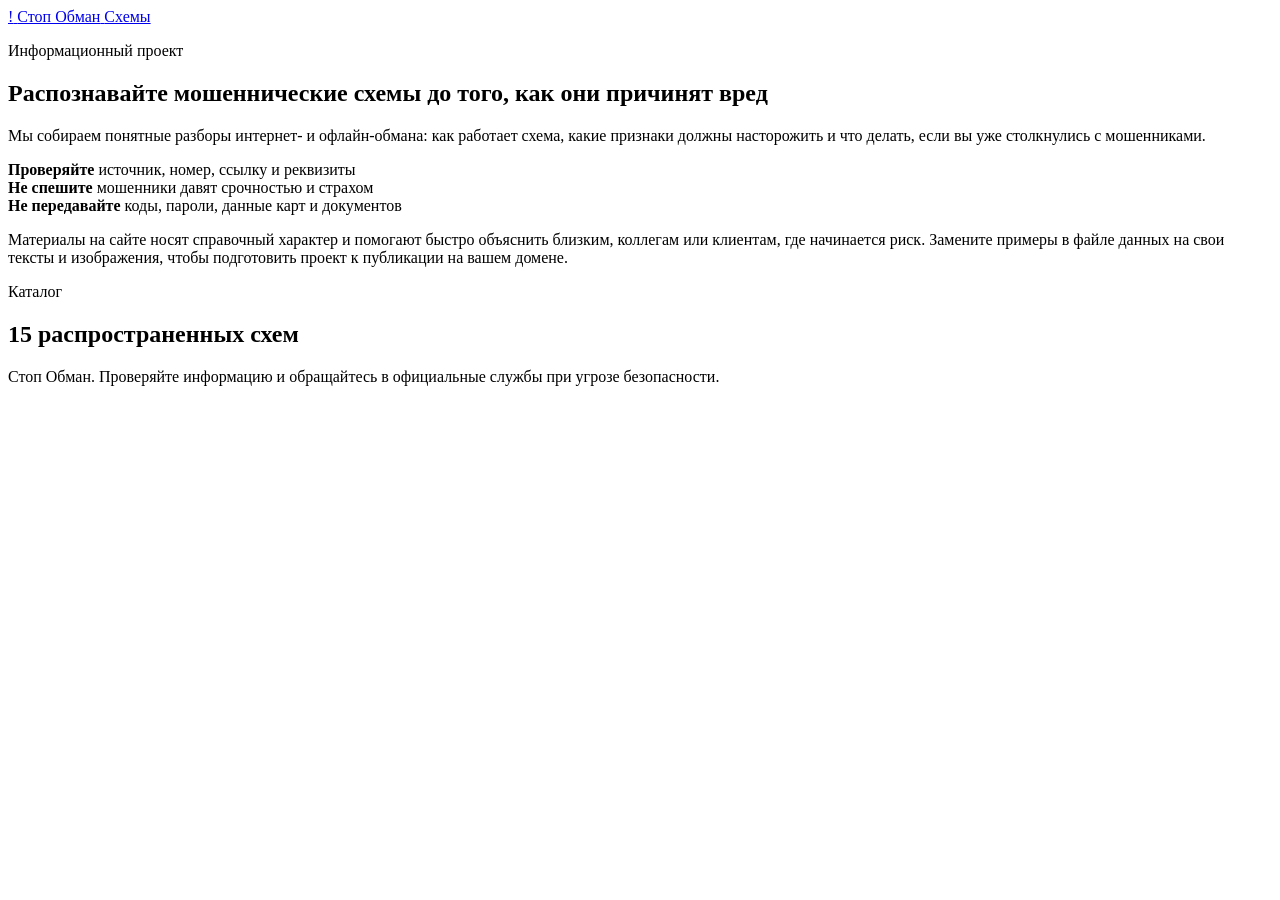
==== index.html @ fa479a1b "Add initial HTML structure for project" ====
<!doctype html>
<html lang="ru">
  <head>
    <meta charset="UTF-8" />
    <meta name="viewport" content="width=device-width, initial-scale=1.0" />
    <meta
      name="description"
      content="Информационный проект о распространенных мошеннических схемах, признаках обмана и способах защиты."
    />
    <title>Стоп Обман | Как распознать мошенничество</title>
    <link rel="icon" href="assets/images/favicon.svg" type="image/svg+xml" />
    <link rel="stylesheet" href="assets/css/styles.css" />
  </head>
  <body>
    <header class="site-header">
      <nav class="nav" aria-label="Основная навигация">
        <a class="brand" href="./index.html" aria-label="Стоп Обман, на главную">
          <span class="brand__mark" aria-hidden="true">!</span>
          <span>Стоп Обман</span>
        </a>
        <a class="nav__link" href="#schemes">Схемы</a>
      </nav>
    </header>

    <main>
      <section class="hero" aria-labelledby="hero-title">
        <div class="hero__content">
          <p class="eyebrow">Информационный проект</p>
          <h1 id="hero-title">Распознавайте мошеннические схемы до того, как они причинят вред</h1>
          <p class="hero__text">
            Мы собираем понятные разборы интернет- и офлайн-обмана: как работает схема, какие признаки должны насторожить
            и что делать, если вы уже столкнулись с мошенниками.
          </p>
        </div>
        <div class="hero__panel" aria-label="Главные принципы защиты">
          <div>
            <strong>Проверяйте</strong>
            <span>источник, номер, ссылку и реквизиты</span>
          </div>
          <div>
            <strong>Не спешите</strong>
            <span>мошенники давят срочностью и страхом</span>
          </div>
          <div>
            <strong>Не передавайте</strong>
            <span>коды, пароли, данные карт и документов</span>
          </div>
        </div>
      </section>

      <section class="intro" aria-label="О проекте">
        <p>
          Материалы на сайте носят справочный характер и помогают быстро объяснить близким, коллегам или клиентам, где
          начинается риск. Замените примеры в файле данных на свои тексты и изображения, чтобы подготовить проект к
          публикации на вашем домене.
        </p>
      </section>

      <section class="section" id="schemes" aria-labelledby="schemes-title">
        <div class="section__header">
          <p class="eyebrow">Каталог</p>
          <h2 id="schemes-title">15 распространенных схем</h2>
        </div>
        <div class="cards-grid" id="cards-grid" aria-live="polite"></div>
      </section>
    </main>

    <footer class="site-footer">
      <p>Стоп Обман. Проверяйте информацию и обращайтесь в официальные службы при угрозе безопасности.</p>
    </footer>

    <script type="module" src="assets/js/main.js"></script>
  </body>
</html>
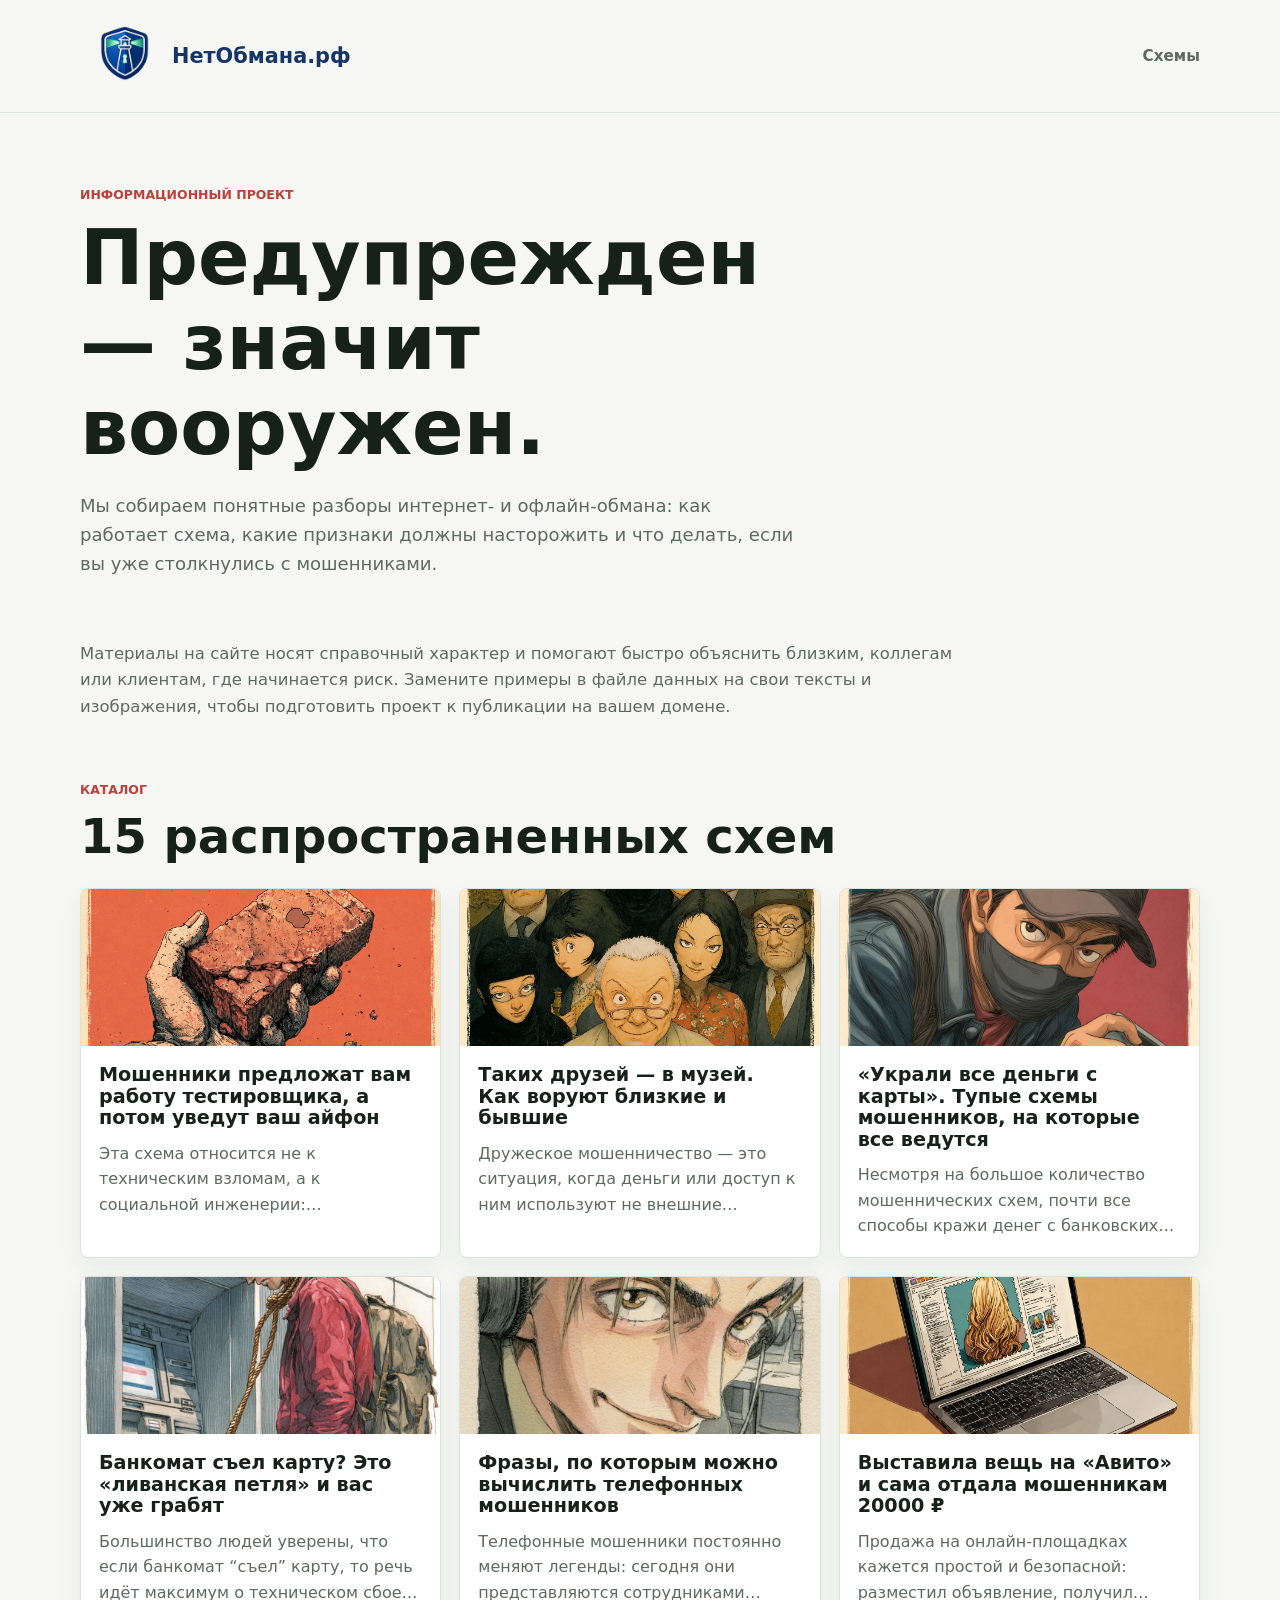
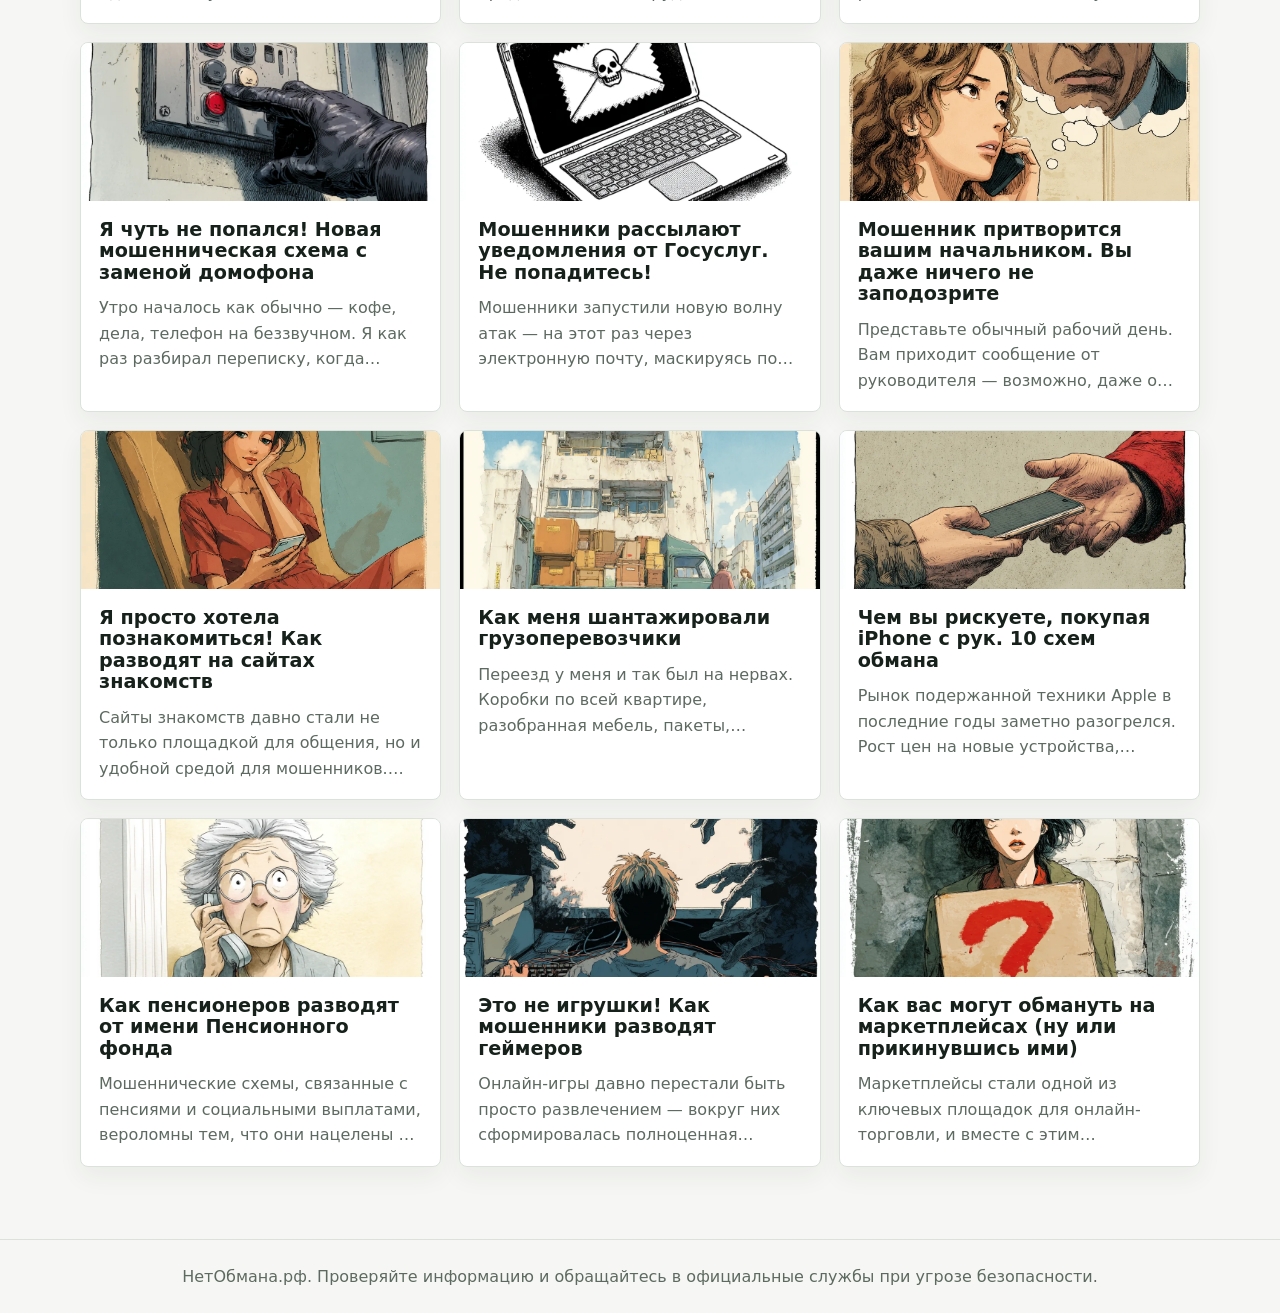
==== commit d45f13dc: "Update mobile homepage and branding" ====
--- a/index.html
+++ b/index.html
@@ -7,16 +7,18 @@
       name="description"
       content="Информационный проект о распространенных мошеннических схемах, признаках обмана и способах защиты."
     />
-    <title>Стоп Обман | Как распознать мошенничество</title>
-    <link rel="icon" href="assets/images/favicon.svg" type="image/svg+xml" />
-    <link rel="stylesheet" href="assets/css/styles.css" />
+    <title>НетОбмана.рф | Как распознать мошенничество</title>
+    <link rel="icon" href="assets/images/site-favicon.png?v=20260522a" type="image/png" />
+    <link rel="stylesheet" href="assets/css/styles.css?v=20260522a" />
   </head>
   <body>
     <header class="site-header">
       <nav class="nav" aria-label="Основная навигация">
-        <a class="brand" href="./index.html" aria-label="Стоп Обман, на главную">
-          <span class="brand__mark" aria-hidden="true">!</span>
-          <span>Стоп Обман</span>
+        <a class="brand" href="./index.html" aria-label="НетОбмана.рф, на главную">
+          <img class="brand__mark-image" src="assets/images/site-favicon.png" alt="" aria-hidden="true" />
+          <span class="brand__text">
+            <span class="brand__title">НетОбмана.рф</span>
+          </span>
         </a>
         <a class="nav__link" href="#schemes">Схемы</a>
       </nav>
@@ -26,25 +28,11 @@
       <section class="hero" aria-labelledby="hero-title">
         <div class="hero__content">
           <p class="eyebrow">Информационный проект</p>
-          <h1 id="hero-title">Распознавайте мошеннические схемы до того, как они причинят вред</h1>
+          <h1 id="hero-title">Предупрежден — значит вооружен.</h1>
           <p class="hero__text">
             Мы собираем понятные разборы интернет- и офлайн-обмана: как работает схема, какие признаки должны насторожить
             и что делать, если вы уже столкнулись с мошенниками.
           </p>
-        </div>
-        <div class="hero__panel" aria-label="Главные принципы защиты">
-          <div>
-            <strong>Проверяйте</strong>
-            <span>источник, номер, ссылку и реквизиты</span>
-          </div>
-          <div>
-            <strong>Не спешите</strong>
-            <span>мошенники давят срочностью и страхом</span>
-          </div>
-          <div>
-            <strong>Не передавайте</strong>
-            <span>коды, пароли, данные карт и документов</span>
-          </div>
         </div>
       </section>
 
@@ -66,9 +54,9 @@
     </main>
 
     <footer class="site-footer">
-      <p>Стоп Обман. Проверяйте информацию и обращайтесь в официальные службы при угрозе безопасности.</p>
+      <p>НетОбмана.рф. Проверяйте информацию и обращайтесь в официальные службы при угрозе безопасности.</p>
     </footer>
 
-    <script type="module" src="assets/js/main.js"></script>
+    <script type="module" src="assets/js/main.js?v=20260522a"></script>
   </body>
 </html>
--- a/assets/css/styles.css
+++ b/assets/css/styles.css
@@ -0,0 +1,485 @@
+:root {
+  --bg: #f6f7f4;
+  --surface: #ffffff;
+  --surface-muted: #eef2ed;
+  --text: #17211b;
+  --muted: #5d6a61;
+  --line: #dbe2dc;
+  --accent: #2f6f5e;
+  --accent-dark: #1d4f43;
+  --warning: #b46a2b;
+  --shadow: 0 18px 45px rgba(29, 50, 42, 0.1);
+  --radius: 8px;
+  font-family:
+    Inter, ui-sans-serif, system-ui, -apple-system, BlinkMacSystemFont, "Segoe UI", sans-serif;
+}
+
+* {
+  box-sizing: border-box;
+}
+
+html {
+  scroll-behavior: smooth;
+}
+
+body {
+  margin: 0;
+  background: var(--bg);
+  color: var(--text);
+  line-height: 1.6;
+}
+
+img {
+  display: block;
+  max-width: 100%;
+}
+
+a {
+  color: inherit;
+}
+
+.site-header {
+  position: sticky;
+  top: 0;
+  z-index: 10;
+  border-bottom: 1px solid rgba(219, 226, 220, 0.9);
+  background: rgba(246, 247, 244, 0.92);
+  backdrop-filter: blur(14px);
+}
+
+.nav {
+  display: flex;
+  align-items: center;
+  justify-content: space-between;
+  width: min(1120px, calc(100% - 32px));
+  margin: 0 auto;
+  padding: 16px 0;
+}
+
+.brand {
+  display: inline-flex;
+  align-items: center;
+  gap: 12px;
+  text-decoration: none;
+}
+
+.brand__mark-image {
+  width: 80px;
+  height: 80px;
+  flex: 0 0 auto;
+  border-radius: 10px;
+}
+
+.brand__text {
+  display: flex;
+  align-items: center;
+}
+
+.brand__title {
+  color: #173466;
+  font-size: 1.3rem;
+  font-weight: 800;
+  line-height: 1;
+}
+
+.nav__link {
+  color: var(--muted);
+  font-size: 0.95rem;
+  font-weight: 700;
+  text-decoration: none;
+}
+
+.nav__link:hover,
+.nav__link:focus-visible {
+  color: var(--accent-dark);
+}
+
+.hero {
+  display: grid;
+  grid-template-columns: minmax(0, 1.4fr) minmax(280px, 0.6fr);
+  gap: 32px;
+  width: min(1120px, calc(100% - 32px));
+  margin: 0 auto;
+  padding: 72px 0 38px;
+}
+
+.hero__content {
+  align-self: center;
+}
+
+.eyebrow {
+  margin: 0 0 10px;
+  color: var(--warning);
+  font-size: 0.78rem;
+  font-weight: 800;
+  letter-spacing: 0;
+  text-transform: uppercase;
+}
+
+h1,
+h2,
+h3 {
+  margin: 0;
+  line-height: 1.12;
+}
+
+h1 {
+  max-width: 780px;
+  font-size: clamp(2.35rem, 6vw, 4.75rem);
+}
+
+h2 {
+  font-size: clamp(1.8rem, 4vw, 3rem);
+}
+
+h3 {
+  font-size: 1.2rem;
+}
+
+.hero__text {
+  max-width: 720px;
+  margin: 22px 0 0;
+  color: var(--muted);
+  font-size: 1.13rem;
+}
+
+.hero__panel {
+  display: grid;
+  gap: 12px;
+  align-self: end;
+  padding: 18px;
+  border: 1px solid var(--line);
+  border-radius: var(--radius);
+  background: var(--surface);
+  box-shadow: var(--shadow);
+}
+
+.hero__panel div {
+  padding: 14px;
+  border-radius: 6px;
+  background: var(--surface-muted);
+}
+
+.hero__panel strong,
+.hero__panel span {
+  display: block;
+}
+
+.hero__panel strong {
+  margin-bottom: 3px;
+}
+
+.hero__panel span {
+  color: var(--muted);
+  font-size: 0.94rem;
+}
+
+.intro,
+.section,
+.detail-layout {
+  width: min(1120px, calc(100% - 32px));
+  margin: 0 auto;
+}
+
+.intro {
+  padding: 24px 0 32px;
+}
+
+.intro p {
+  max-width: 900px;
+  margin: 0;
+  color: var(--muted);
+  font-size: 1.03rem;
+}
+
+.section {
+  padding: 28px 0 72px;
+}
+
+.section__header {
+  margin-bottom: 24px;
+}
+
+.cards-grid {
+  display: grid;
+  grid-template-columns: repeat(3, minmax(0, 1fr));
+  gap: 18px;
+}
+
+.card {
+  flex-direction: column;
+  overflow: hidden;
+  border: 1px solid var(--line);
+  border-radius: var(--radius);
+  background: var(--surface);
+  box-shadow: 0 10px 24px rgba(29, 50, 42, 0.06);
+}
+
+.card__link {
+  display: flex;
+  min-height: 100%;
+  flex-direction: column;
+  text-decoration: none;
+  transition:
+    transform 160ms ease,
+    box-shadow 160ms ease;
+}
+
+.card:hover .card__link,
+.card:focus-within .card__link {
+  transform: translateY(-2px);
+}
+
+.card__image {
+  aspect-ratio: 16 / 7;
+  width: 100%;
+  object-fit: cover;
+  background: var(--surface-muted);
+}
+
+.card__body {
+  display: flex;
+  flex: 1;
+  flex-direction: column;
+  gap: 12px;
+  padding: 18px;
+}
+
+.card__body p {
+  margin: 0;
+  color: var(--muted);
+  display: -webkit-box;
+  overflow: hidden;
+  -webkit-box-orient: vertical;
+  -webkit-line-clamp: 3;
+  line-clamp: 3;
+}
+
+.button {
+  display: inline-flex;
+  align-items: center;
+  justify-content: center;
+  width: fit-content;
+  min-height: 42px;
+  margin-top: auto;
+  padding: 10px 16px;
+  border: 0;
+  border-radius: 6px;
+  background: var(--accent);
+  color: #fff;
+  font-weight: 800;
+  text-decoration: none;
+  transition:
+    background 160ms ease,
+    transform 160ms ease;
+}
+
+.button:hover,
+.button:focus-visible {
+  background: var(--accent-dark);
+  transform: translateY(-1px);
+}
+
+.button--secondary {
+  margin-top: 0;
+  border: 1px solid var(--line);
+  background: var(--surface);
+  color: var(--accent-dark);
+}
+
+.button--secondary:hover,
+.button--secondary:focus-visible {
+  background: var(--surface-muted);
+  color: var(--accent-dark);
+}
+
+.detail-layout {
+  padding: 48px 0 72px;
+}
+
+.detail-hero {
+  display: grid;
+  grid-template-columns: minmax(0, 1fr) minmax(300px, 0.8fr);
+  gap: 30px;
+  align-items: center;
+  margin-bottom: 34px;
+}
+
+.detail-hero__text {
+  display: grid;
+  gap: 18px;
+}
+
+.detail-hero__text p {
+  margin: 0;
+  color: var(--muted);
+  font-size: 1.08rem;
+}
+
+.detail-hero__image {
+  overflow: hidden;
+  border: 1px solid var(--line);
+  border-radius: var(--radius);
+  background: var(--surface);
+  box-shadow: var(--shadow);
+}
+
+.detail-hero__image img {
+  width: 100%;
+  aspect-ratio: 4 / 3;
+  object-fit: cover;
+}
+
+.article-grid {
+  display: grid;
+  grid-template-columns: minmax(0, 1fr) 340px;
+  gap: 24px;
+  align-items: start;
+}
+
+.article,
+.advice-panel {
+  border: 1px solid var(--line);
+  border-radius: var(--radius);
+  background: var(--surface);
+}
+
+.article {
+  padding: 28px;
+}
+
+.article p {
+  margin: 0 0 18px;
+  color: #26342c;
+}
+
+.article p:last-child {
+  margin-bottom: 0;
+}
+
+.advice-panel {
+  display: grid;
+  gap: 20px;
+  padding: 22px;
+}
+
+.advice-panel ul {
+  margin: 12px 0 0;
+  padding-left: 20px;
+  color: var(--muted);
+}
+
+.advice-panel li + li {
+  margin-top: 9px;
+}
+
+.not-found {
+  display: grid;
+  gap: 18px;
+  max-width: 720px;
+  padding: 56px 0;
+}
+
+.site-footer {
+  border-top: 1px solid var(--line);
+  padding: 24px 16px;
+  color: var(--muted);
+  text-align: center;
+}
+
+.site-footer p {
+  margin: 0;
+}
+
+@media (max-width: 900px) {
+  .hero,
+  .detail-hero,
+  .article-grid {
+    grid-template-columns: 1fr;
+  }
+
+  .cards-grid {
+    grid-template-columns: repeat(2, minmax(0, 1fr));
+  }
+}
+
+@media (max-width: 620px) {
+  .nav {
+    width: min(100% - 24px, 1120px);
+    padding: 12px 0;
+  }
+
+  .hero,
+  .intro,
+  .section,
+  .detail-layout {
+    width: min(100% - 24px, 1120px);
+  }
+
+  .hero {
+    gap: 22px;
+    padding-top: 44px;
+  }
+
+  .cards-grid {
+    grid-template-columns: 1fr;
+  }
+
+  .article,
+  .advice-panel {
+    padding: 20px;
+  }
+
+  .detail-layout {
+    padding-top: 34px;
+  }
+}
+
+:root {
+  --danger: #b9413b;
+  --danger-dark: #8f2d2a;
+  --danger-soft: #fff1ef;
+}
+
+.eyebrow {
+  color: var(--danger);
+}
+
+.hero__panel {
+  border-color: rgba(185, 65, 59, 0.22);
+  border-left: 5px solid var(--danger);
+}
+
+.hero__panel div:first-child {
+  background: var(--danger-soft);
+}
+
+.hero__panel strong {
+  color: var(--danger-dark);
+}
+
+.advice-panel h2:first-child::before {
+  content: "";
+  display: inline-block;
+  width: 10px;
+  height: 10px;
+  margin-right: 9px;
+  border-radius: 50%;
+  background: var(--danger);
+  vertical-align: 0.08em;
+}
+
+@media (max-width: 620px) {
+  .brand {
+    gap: 10px;
+  }
+
+  .brand__mark-image {
+    width: 72px;
+    height: 72px;
+  }
+
+  .brand__title {
+    font-size: 1.15rem;
+  }
+}
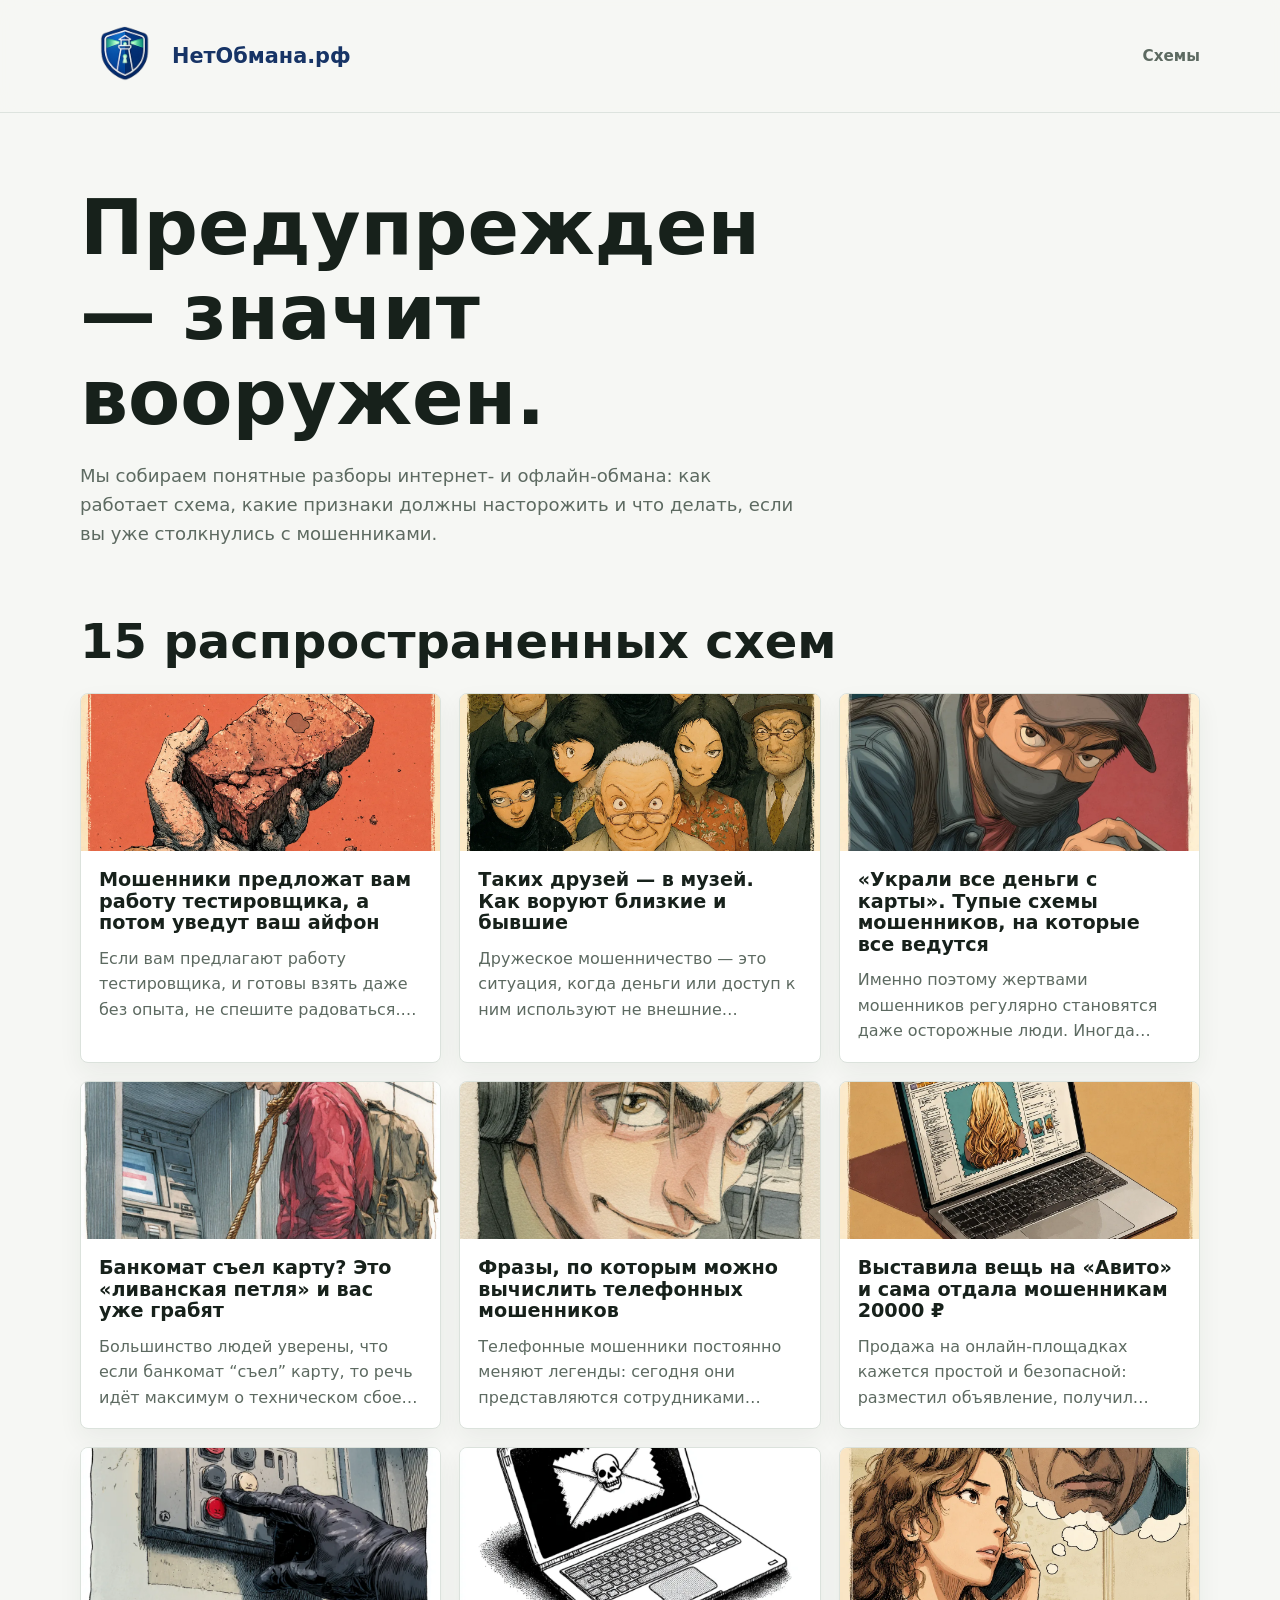
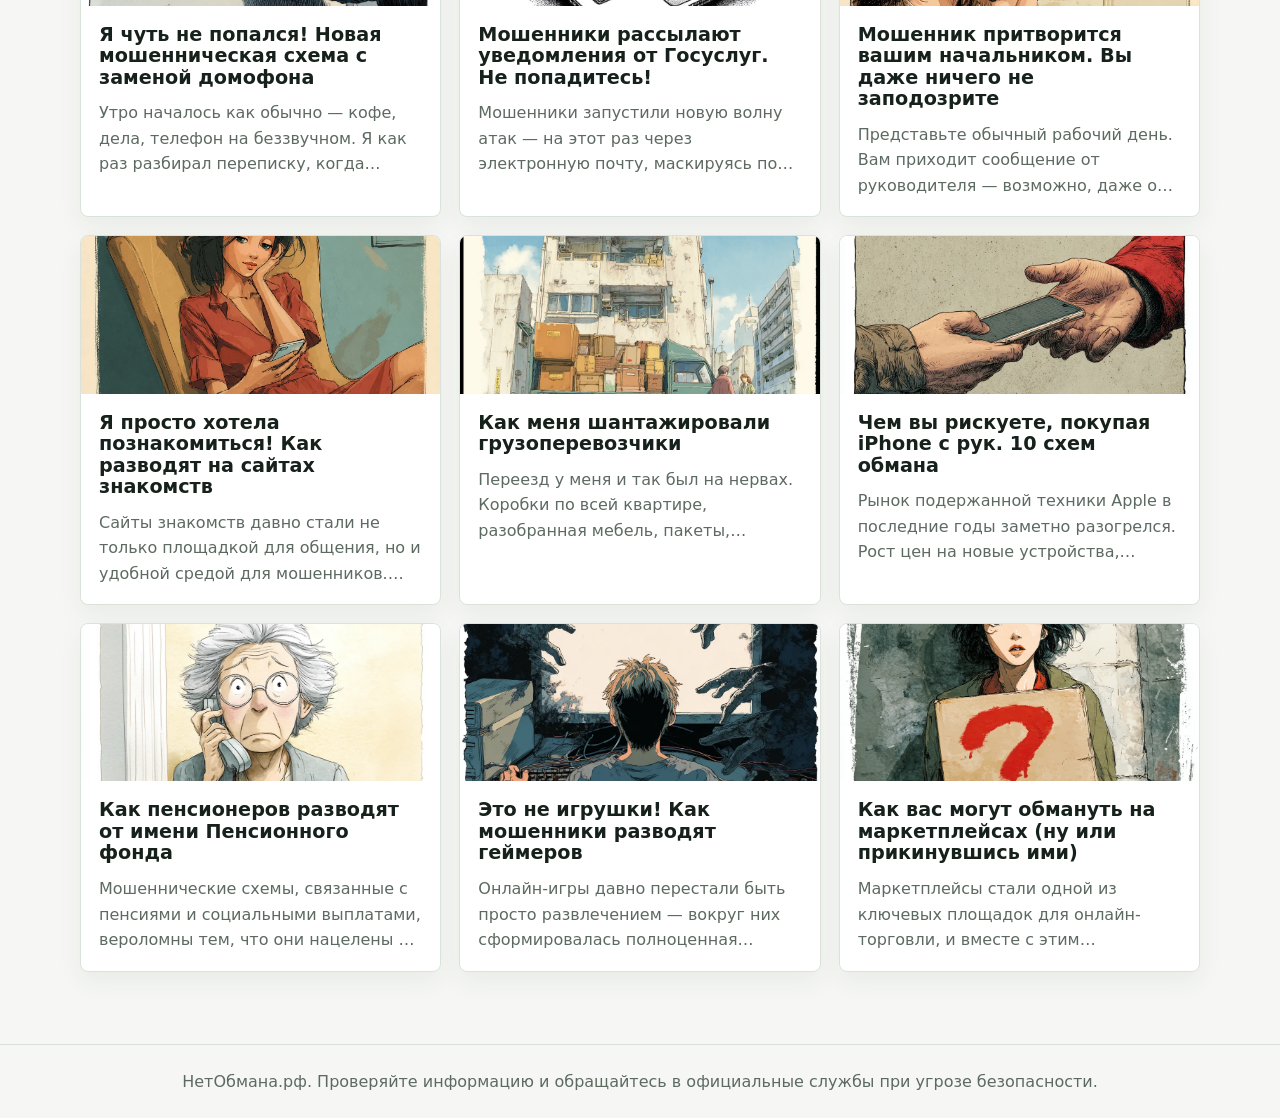
==== commit 5f4cf038: "Refine homepage mobile spacing" ====
--- a/index.html
+++ b/index.html
@@ -27,26 +27,16 @@
     <main>
       <section class="hero" aria-labelledby="hero-title">
         <div class="hero__content">
-          <p class="eyebrow">Информационный проект</p>
           <h1 id="hero-title">Предупрежден — значит вооружен.</h1>
           <p class="hero__text">
-            Мы собираем понятные разборы интернет- и офлайн-обмана: как работает схема, какие признаки должны насторожить
-            и что делать, если вы уже столкнулись с мошенниками.
+            Мы собираем понятные разборы интернет- и офлайн-обмана: как работает схема, какие признаки должны
+            насторожить и что делать, если вы уже столкнулись с мошенниками.
           </p>
         </div>
       </section>
 
-      <section class="intro" aria-label="О проекте">
-        <p>
-          Материалы на сайте носят справочный характер и помогают быстро объяснить близким, коллегам или клиентам, где
-          начинается риск. Замените примеры в файле данных на свои тексты и изображения, чтобы подготовить проект к
-          публикации на вашем домене.
-        </p>
-      </section>
-
       <section class="section" id="schemes" aria-labelledby="schemes-title">
         <div class="section__header">
-          <p class="eyebrow">Каталог</p>
           <h2 id="schemes-title">15 распространенных схем</h2>
         </div>
         <div class="cards-grid" id="cards-grid" aria-live="polite"></div>
@@ -57,6 +47,6 @@
       <p>НетОбмана.рф. Проверяйте информацию и обращайтесь в официальные службы при угрозе безопасности.</p>
     </footer>
 
-    <script type="module" src="assets/js/main.js?v=20260522a"></script>
+    <script type="module" src="assets/js/main.js?v=20260522c"></script>
   </body>
 </html>
--- a/assets/css/styles.css
+++ b/assets/css/styles.css
@@ -353,6 +353,18 @@
   color: #26342c;
 }
 
+.article__subheading {
+  margin: 32px 0 14px;
+  color: #173466;
+  font-size: 1.32rem;
+  font-weight: 800;
+  line-height: 1.2;
+}
+
+.article__subheading:first-child {
+  margin-top: 0;
+}
+
 .article p:last-child {
   margin-bottom: 0;
 }
@@ -418,7 +430,12 @@
 
   .hero {
     gap: 22px;
-    padding-top: 44px;
+    padding-top: 22px;
+    padding-bottom: 18px;
+  }
+
+  .section {
+    padding-top: 14px;
   }
 
   .cards-grid {
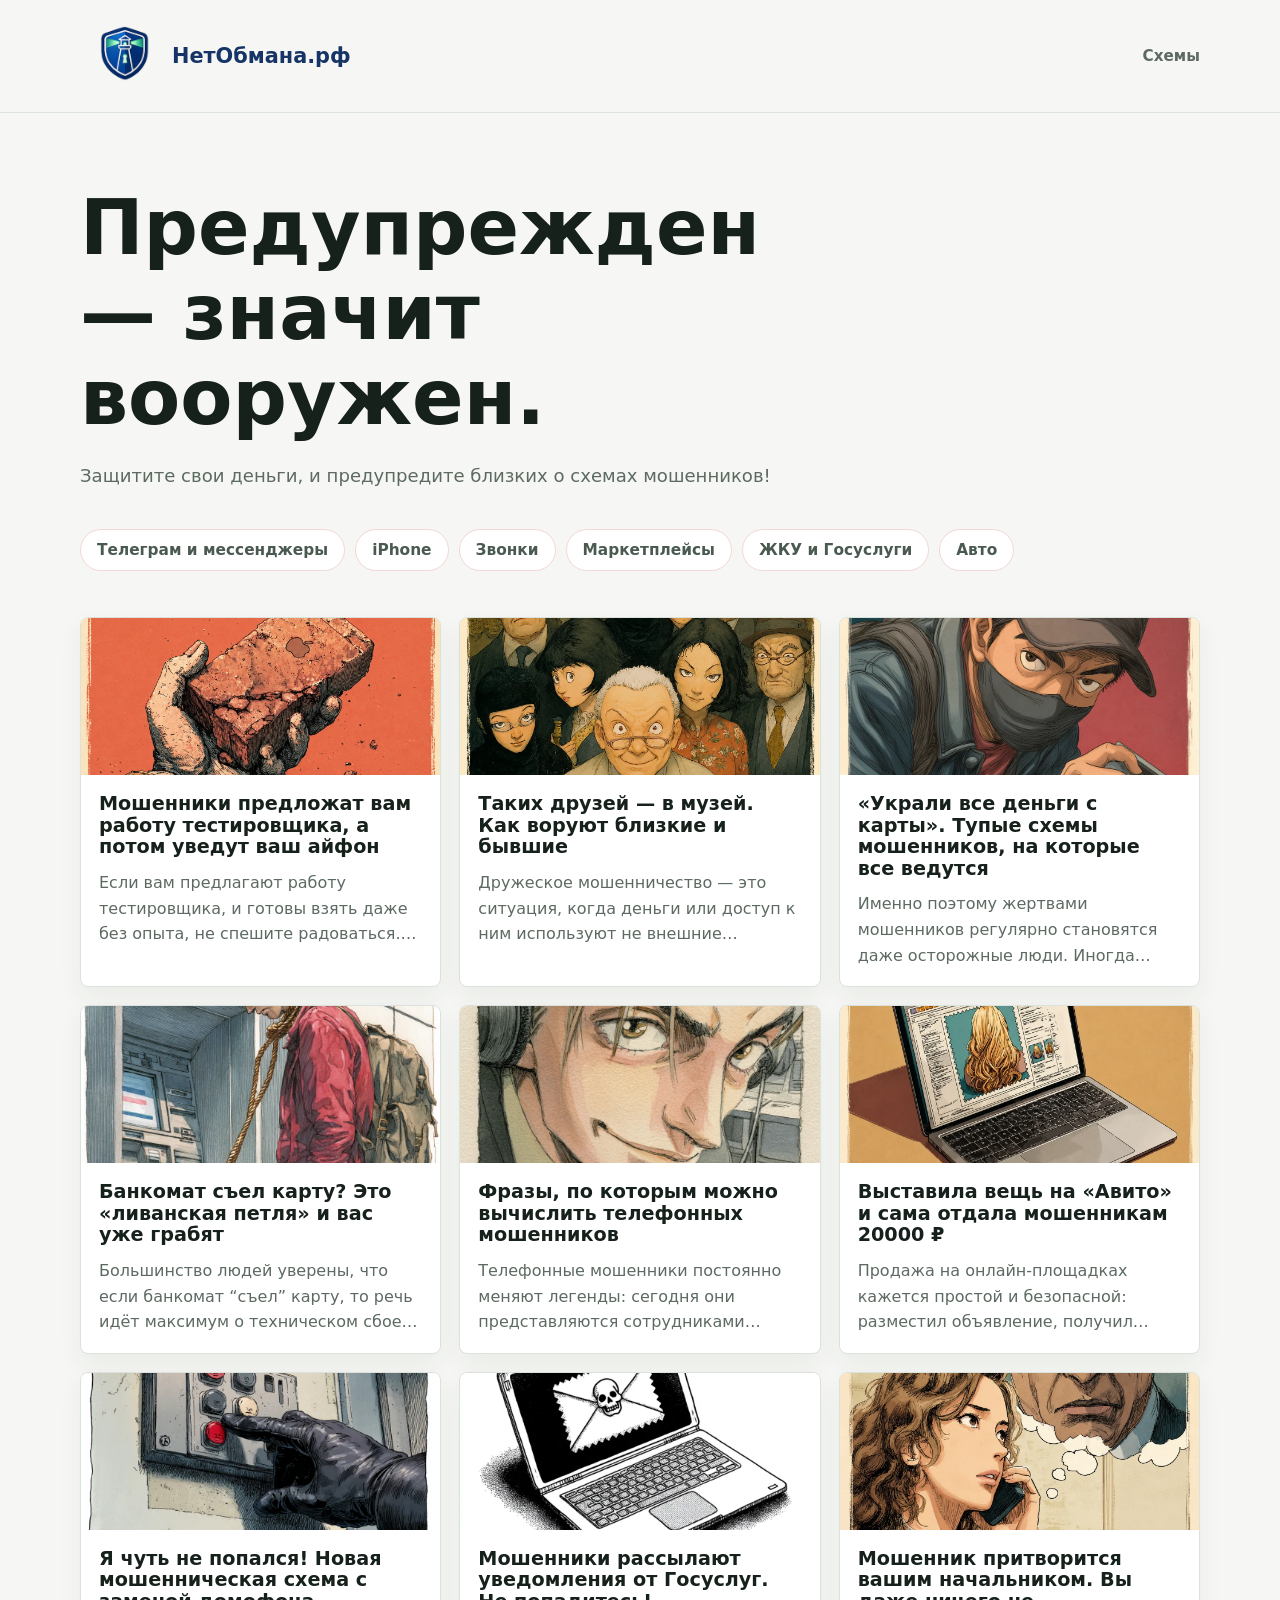
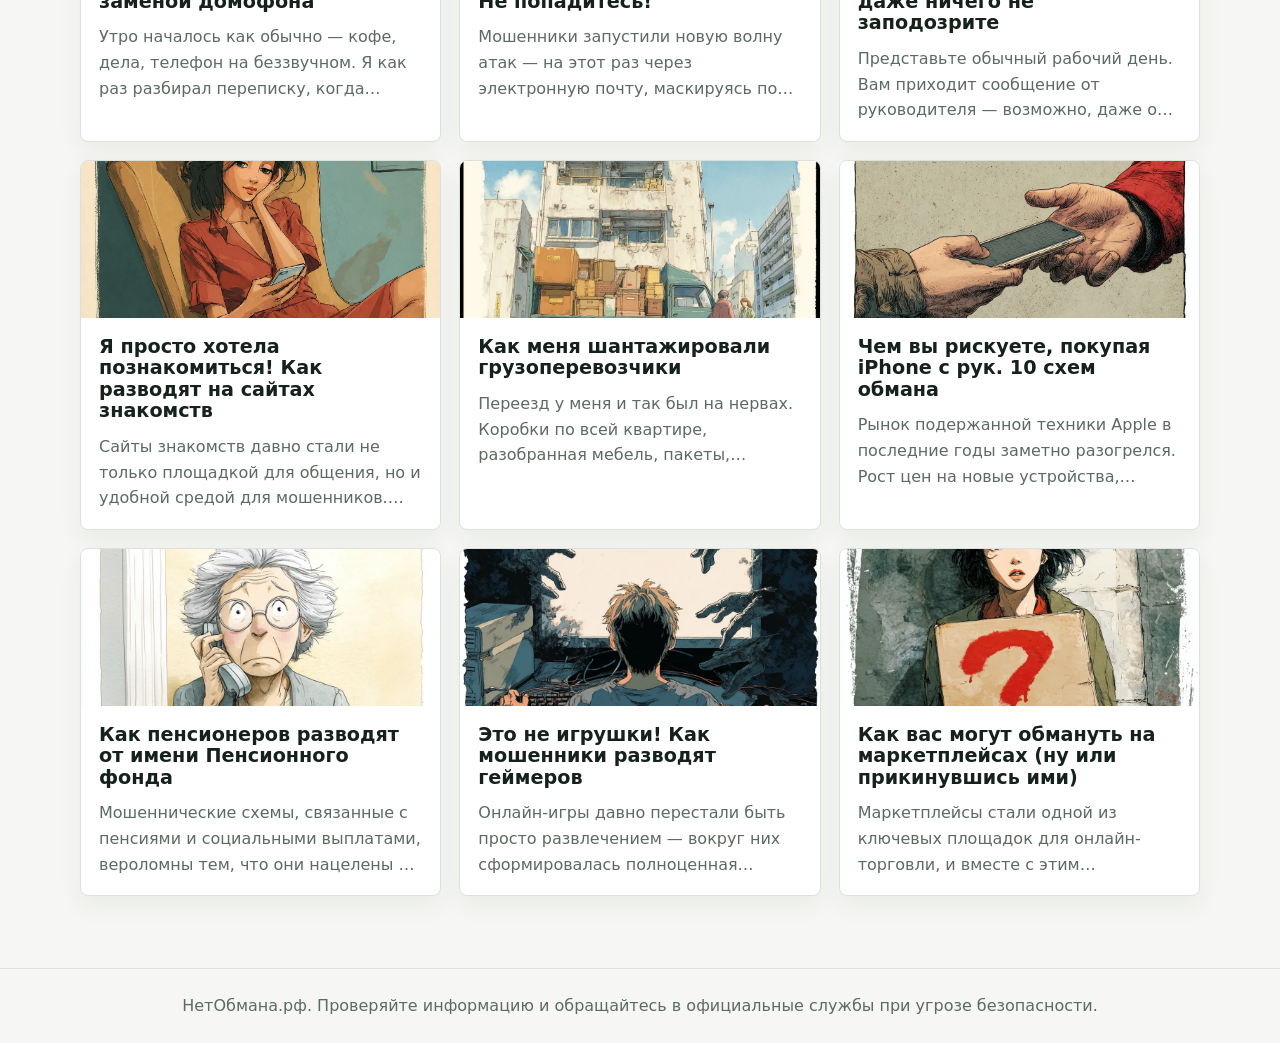
==== commit 99df63e6: "Add homepage filters and Clarity tracking" ====
--- a/index.html
+++ b/index.html
@@ -7,6 +7,20 @@
       name="description"
       content="Информационный проект о распространенных мошеннических схемах, признаках обмана и способах защиты."
     />
+    <script type="text/javascript">
+      (function (c, l, a, r, i, t, y) {
+        c[a] =
+          c[a] ||
+          function () {
+            (c[a].q = c[a].q || []).push(arguments);
+          };
+        t = l.createElement(r);
+        t.async = 1;
+        t.src = "https://www.clarity.ms/tag/" + i;
+        y = l.getElementsByTagName(r)[0];
+        y.parentNode.insertBefore(t, y);
+      })(window, document, "clarity", "script", "wv1pk5phqd");
+    </script>
     <title>НетОбмана.рф | Как распознать мошенничество</title>
     <link rel="icon" href="assets/images/site-favicon.png?v=20260522a" type="image/png" />
     <link rel="stylesheet" href="assets/css/styles.css?v=20260522a" />
@@ -28,17 +42,15 @@
       <section class="hero" aria-labelledby="hero-title">
         <div class="hero__content">
           <h1 id="hero-title">Предупрежден — значит вооружен.</h1>
-          <p class="hero__text">
-            Мы собираем понятные разборы интернет- и офлайн-обмана: как работает схема, какие признаки должны
-            насторожить и что делать, если вы уже столкнулись с мошенниками.
-          </p>
+          <p class="hero__text">Защитите свои деньги, и предупредите близких о схемах мошенников!</p>
         </div>
       </section>
 
-      <section class="section" id="schemes" aria-labelledby="schemes-title">
-        <div class="section__header">
-          <h2 id="schemes-title">15 распространенных схем</h2>
-        </div>
+      <section class="filters" aria-label="Фильтр схем">
+        <div class="filters__group" id="topic-filters"></div>
+      </section>
+
+      <section class="section" id="schemes" aria-label="Список схем">
         <div class="cards-grid" id="cards-grid" aria-live="polite"></div>
       </section>
     </main>
@@ -47,6 +59,6 @@
       <p>НетОбмана.рф. Проверяйте информацию и обращайтесь в официальные службы при угрозе безопасности.</p>
     </footer>
 
-    <script type="module" src="assets/js/main.js?v=20260522c"></script>
+    <script type="module" src="assets/js/main.js?v=20260522d"></script>
   </body>
 </html>
--- a/assets/css/styles.css
+++ b/assets/css/styles.css
@@ -141,6 +141,49 @@
   margin: 22px 0 0;
   color: var(--muted);
   font-size: 1.13rem;
+}
+
+.filters {
+  width: min(1120px, calc(100% - 32px));
+  margin: 0 auto;
+  padding: 0 0 18px;
+}
+
+.filters__group {
+  display: flex;
+  flex-wrap: wrap;
+  gap: 10px;
+}
+
+.filter-chip {
+  min-height: 42px;
+  padding: 0 16px;
+  border: 1px solid rgba(185, 65, 59, 0.2);
+  border-radius: 999px;
+  background: rgba(255, 255, 255, 0.92);
+  color: #4a5a50;
+  font: inherit;
+  font-size: 0.96rem;
+  font-weight: 700;
+  cursor: pointer;
+  transition:
+    background-color 160ms ease,
+    border-color 160ms ease,
+    color 160ms ease,
+    transform 160ms ease;
+}
+
+.filter-chip:hover,
+.filter-chip:focus-visible {
+  border-color: rgba(185, 65, 59, 0.45);
+  color: #173466;
+  transform: translateY(-1px);
+}
+
+.filter-chip--active {
+  border-color: var(--danger);
+  background: var(--danger-soft);
+  color: var(--danger-dark);
 }
 
 .hero__panel {
@@ -422,6 +465,7 @@
   }
 
   .hero,
+  .filters,
   .intro,
   .section,
   .detail-layout {
@@ -432,6 +476,14 @@
     gap: 22px;
     padding-top: 22px;
     padding-bottom: 18px;
+  }
+
+  h1 {
+    font-size: clamp(1.9rem, 4.8vw, 3.8rem);
+  }
+
+  .filters {
+    padding-bottom: 14px;
   }
 
   .section {
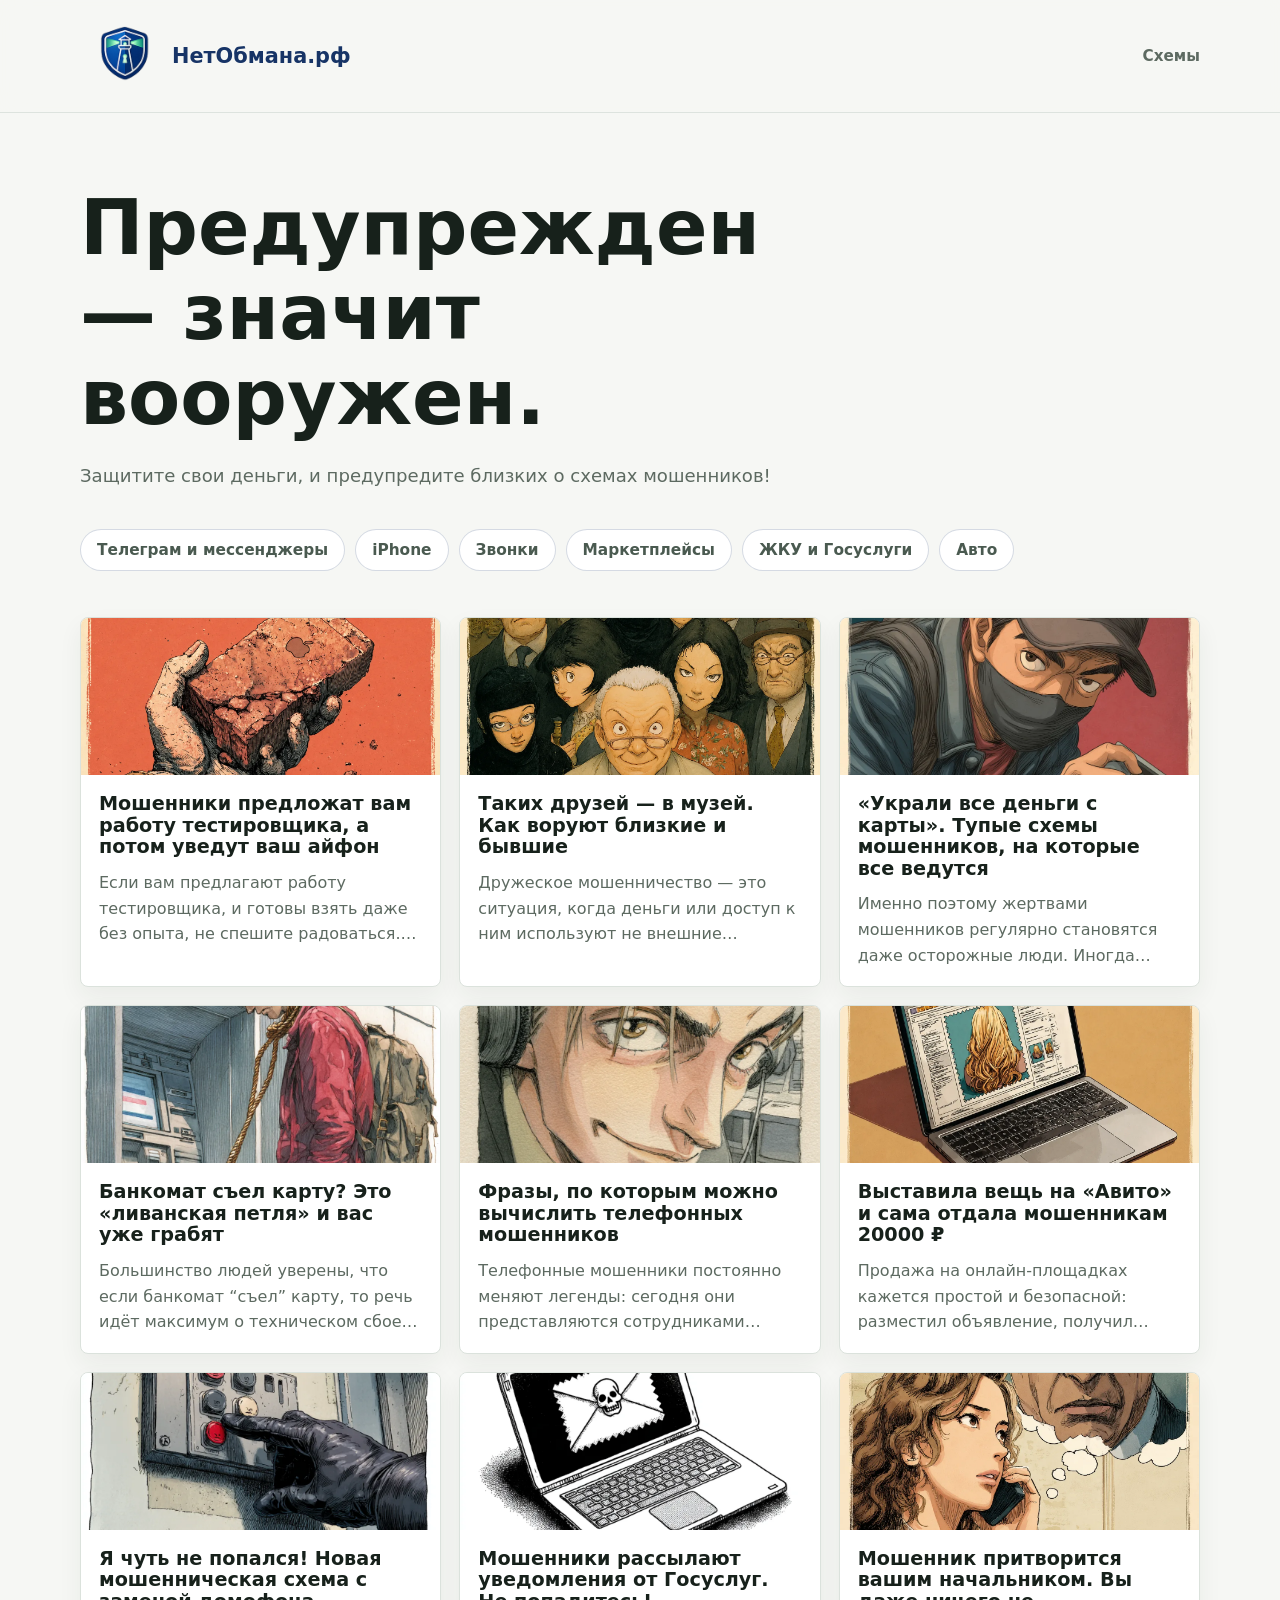
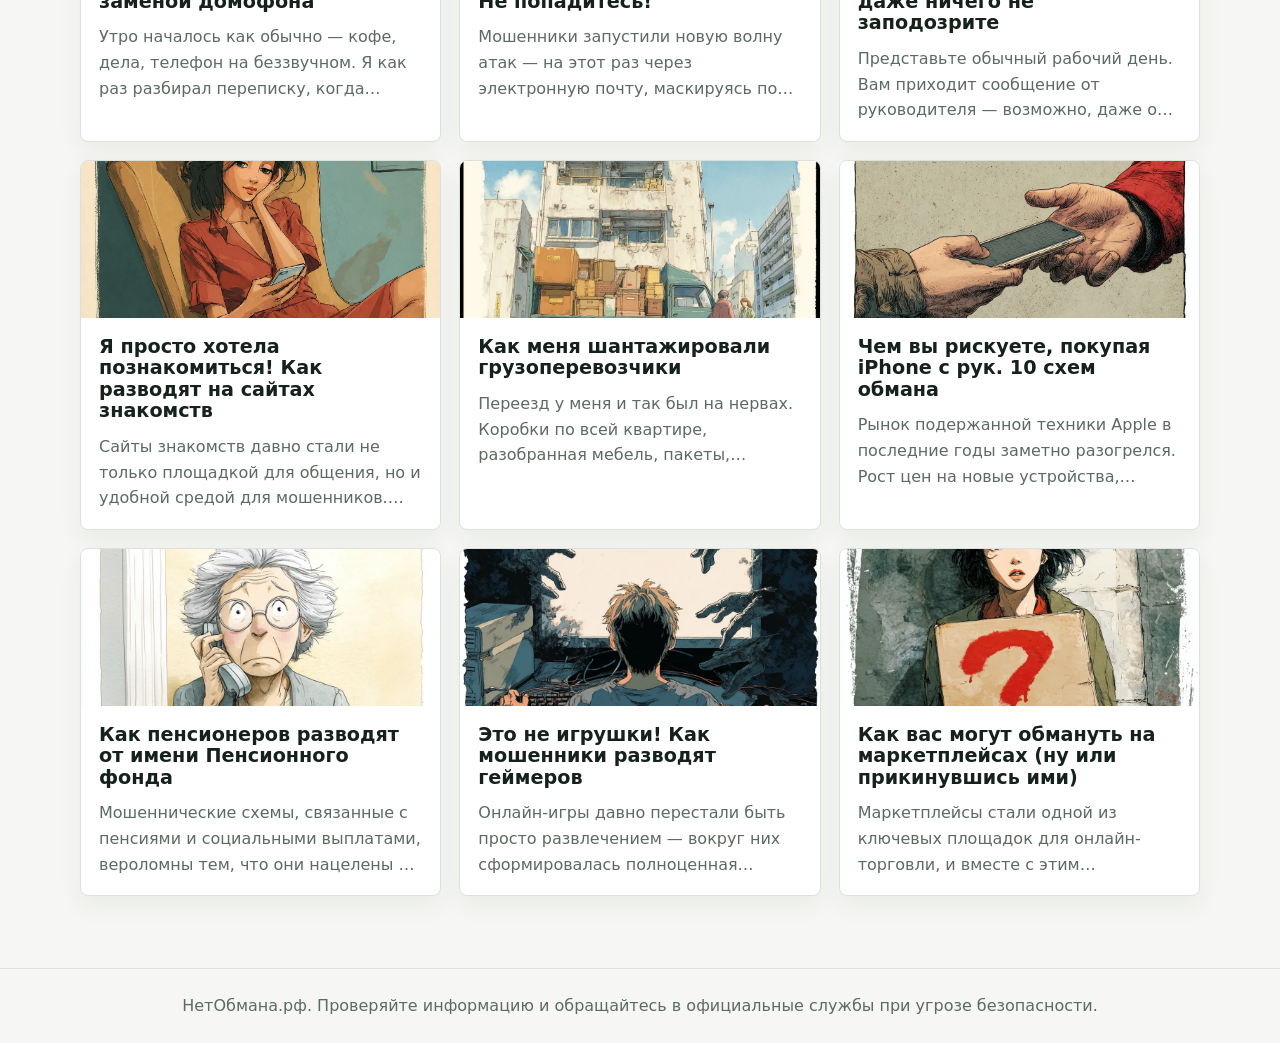
==== commit a9adbc3f: "Add Yandex SEO setup and verification" ====
--- a/index.html
+++ b/index.html
@@ -5,8 +5,19 @@
     <meta name="viewport" content="width=device-width, initial-scale=1.0" />
     <meta
       name="description"
-      content="Информационный проект о распространенных мошеннических схемах, признаках обмана и способах защиты."
+      content="НетОбмана.рф — информационный проект о распространенных мошеннических схемах, признаках обмана и способах защиты."
     />
+    <meta name="robots" content="index,follow,max-image-preview:large" />
+    <meta property="og:type" content="website" />
+    <meta property="og:site_name" content="НетОбмана.рф" />
+    <meta property="og:title" content="НетОбмана.рф | Как распознать мошенничество" />
+    <meta
+      property="og:description"
+      content="Защитите свои деньги и предупредите близких о схемах мошенников."
+    />
+    <meta property="og:url" content="https://xn--80abl3aced5ao.xn--p1ai/" />
+    <meta property="og:image" content="https://xn--80abl3aced5ao.xn--p1ai/assets/images/site-logo.png" />
+    <link rel="canonical" href="https://xn--80abl3aced5ao.xn--p1ai/" />
     <script type="text/javascript">
       (function (c, l, a, r, i, t, y) {
         c[a] =
--- a/assets/css/styles.css
+++ b/assets/css/styles.css
@@ -158,7 +158,7 @@
 .filter-chip {
   min-height: 42px;
   padding: 0 16px;
-  border: 1px solid rgba(185, 65, 59, 0.2);
+  border: 1px solid rgba(23, 52, 102, 0.18);
   border-radius: 999px;
   background: rgba(255, 255, 255, 0.92);
   color: #4a5a50;
@@ -175,15 +175,15 @@
 
 .filter-chip:hover,
 .filter-chip:focus-visible {
-  border-color: rgba(185, 65, 59, 0.45);
+  border-color: rgba(38, 108, 196, 0.48);
   color: #173466;
   transform: translateY(-1px);
 }
 
 .filter-chip--active {
-  border-color: var(--danger);
-  background: var(--danger-soft);
-  color: var(--danger-dark);
+  border-color: #2f6fbe;
+  background: rgba(232, 242, 255, 0.96);
+  color: #173466;
 }
 
 .hero__panel {
@@ -460,7 +460,7 @@
 
 @media (max-width: 620px) {
   .nav {
-    width: min(100% - 24px, 1120px);
+    width: min(100% - 10px, 1120px);
     padding: 12px 0;
   }
 
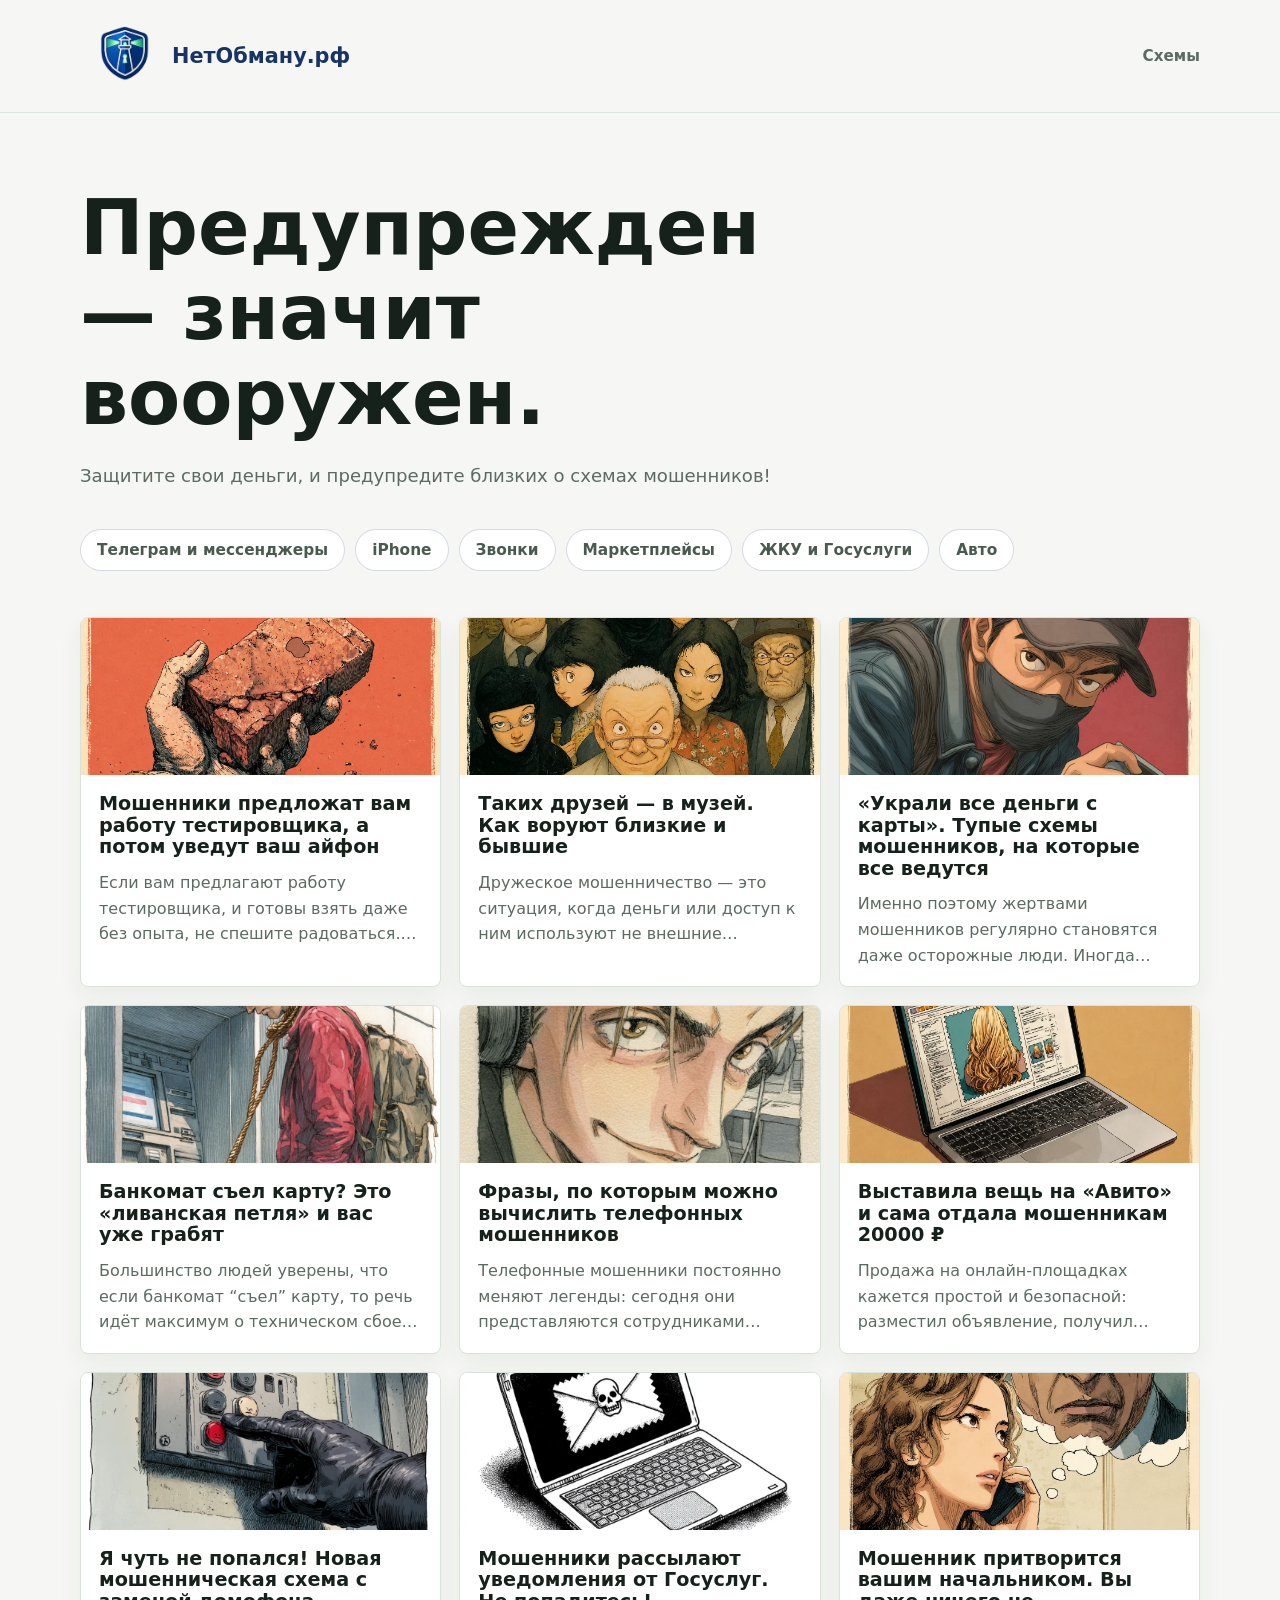
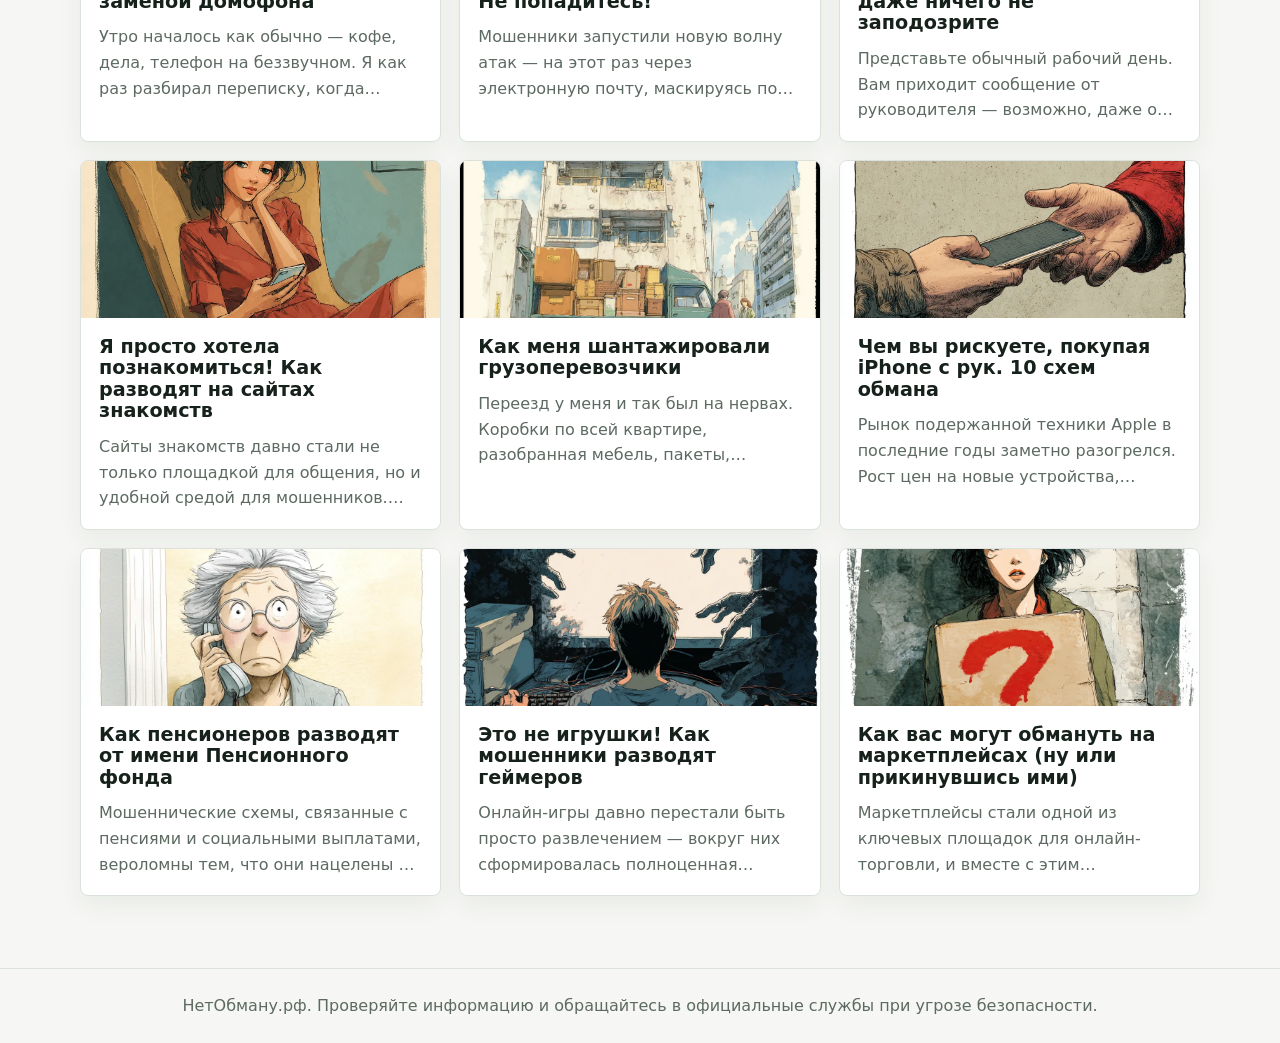
==== commit 40c7bcf4: "Rename brand to NetObmanu" ====
--- a/index.html
+++ b/index.html
@@ -5,12 +5,12 @@
     <meta name="viewport" content="width=device-width, initial-scale=1.0" />
     <meta
       name="description"
-      content="НетОбмана.рф — информационный проект о распространенных мошеннических схемах, признаках обмана и способах защиты."
+      content="НетОбману.рф — информационный проект о распространенных мошеннических схемах, признаках обмана и способах защиты."
     />
     <meta name="robots" content="index,follow,max-image-preview:large" />
     <meta property="og:type" content="website" />
-    <meta property="og:site_name" content="НетОбмана.рф" />
-    <meta property="og:title" content="НетОбмана.рф | Как распознать мошенничество" />
+    <meta property="og:site_name" content="НетОбману.рф" />
+    <meta property="og:title" content="НетОбману.рф | Как распознать мошенничество" />
     <meta
       property="og:description"
       content="Защитите свои деньги и предупредите близких о схемах мошенников."
@@ -32,17 +32,17 @@
         y.parentNode.insertBefore(t, y);
       })(window, document, "clarity", "script", "wv1pk5phqd");
     </script>
-    <title>НетОбмана.рф | Как распознать мошенничество</title>
+    <title>НетОбману.рф | Как распознать мошенничество</title>
     <link rel="icon" href="assets/images/site-favicon.png?v=20260522a" type="image/png" />
     <link rel="stylesheet" href="assets/css/styles.css?v=20260522a" />
   </head>
   <body>
     <header class="site-header">
       <nav class="nav" aria-label="Основная навигация">
-        <a class="brand" href="./index.html" aria-label="НетОбмана.рф, на главную">
+        <a class="brand" href="./index.html" aria-label="НетОбману.рф, на главную">
           <img class="brand__mark-image" src="assets/images/site-favicon.png" alt="" aria-hidden="true" />
           <span class="brand__text">
-            <span class="brand__title">НетОбмана.рф</span>
+            <span class="brand__title">НетОбману.рф</span>
           </span>
         </a>
         <a class="nav__link" href="#schemes">Схемы</a>
@@ -67,7 +67,7 @@
     </main>
 
     <footer class="site-footer">
-      <p>НетОбмана.рф. Проверяйте информацию и обращайтесь в официальные службы при угрозе безопасности.</p>
+      <p>НетОбману.рф. Проверяйте информацию и обращайтесь в официальные службы при угрозе безопасности.</p>
     </footer>
 
     <script type="module" src="assets/js/main.js?v=20260522d"></script>
--- a/assets/css/styles.css
+++ b/assets/css/styles.css
@@ -461,7 +461,11 @@
 @media (max-width: 620px) {
   .nav {
     width: min(100% - 10px, 1120px);
-    padding: 12px 0;
+    padding: 8px 0;
+  }
+
+  .brand__mark-image {
+    margin-left: -14px;
   }
 
   .hero,
